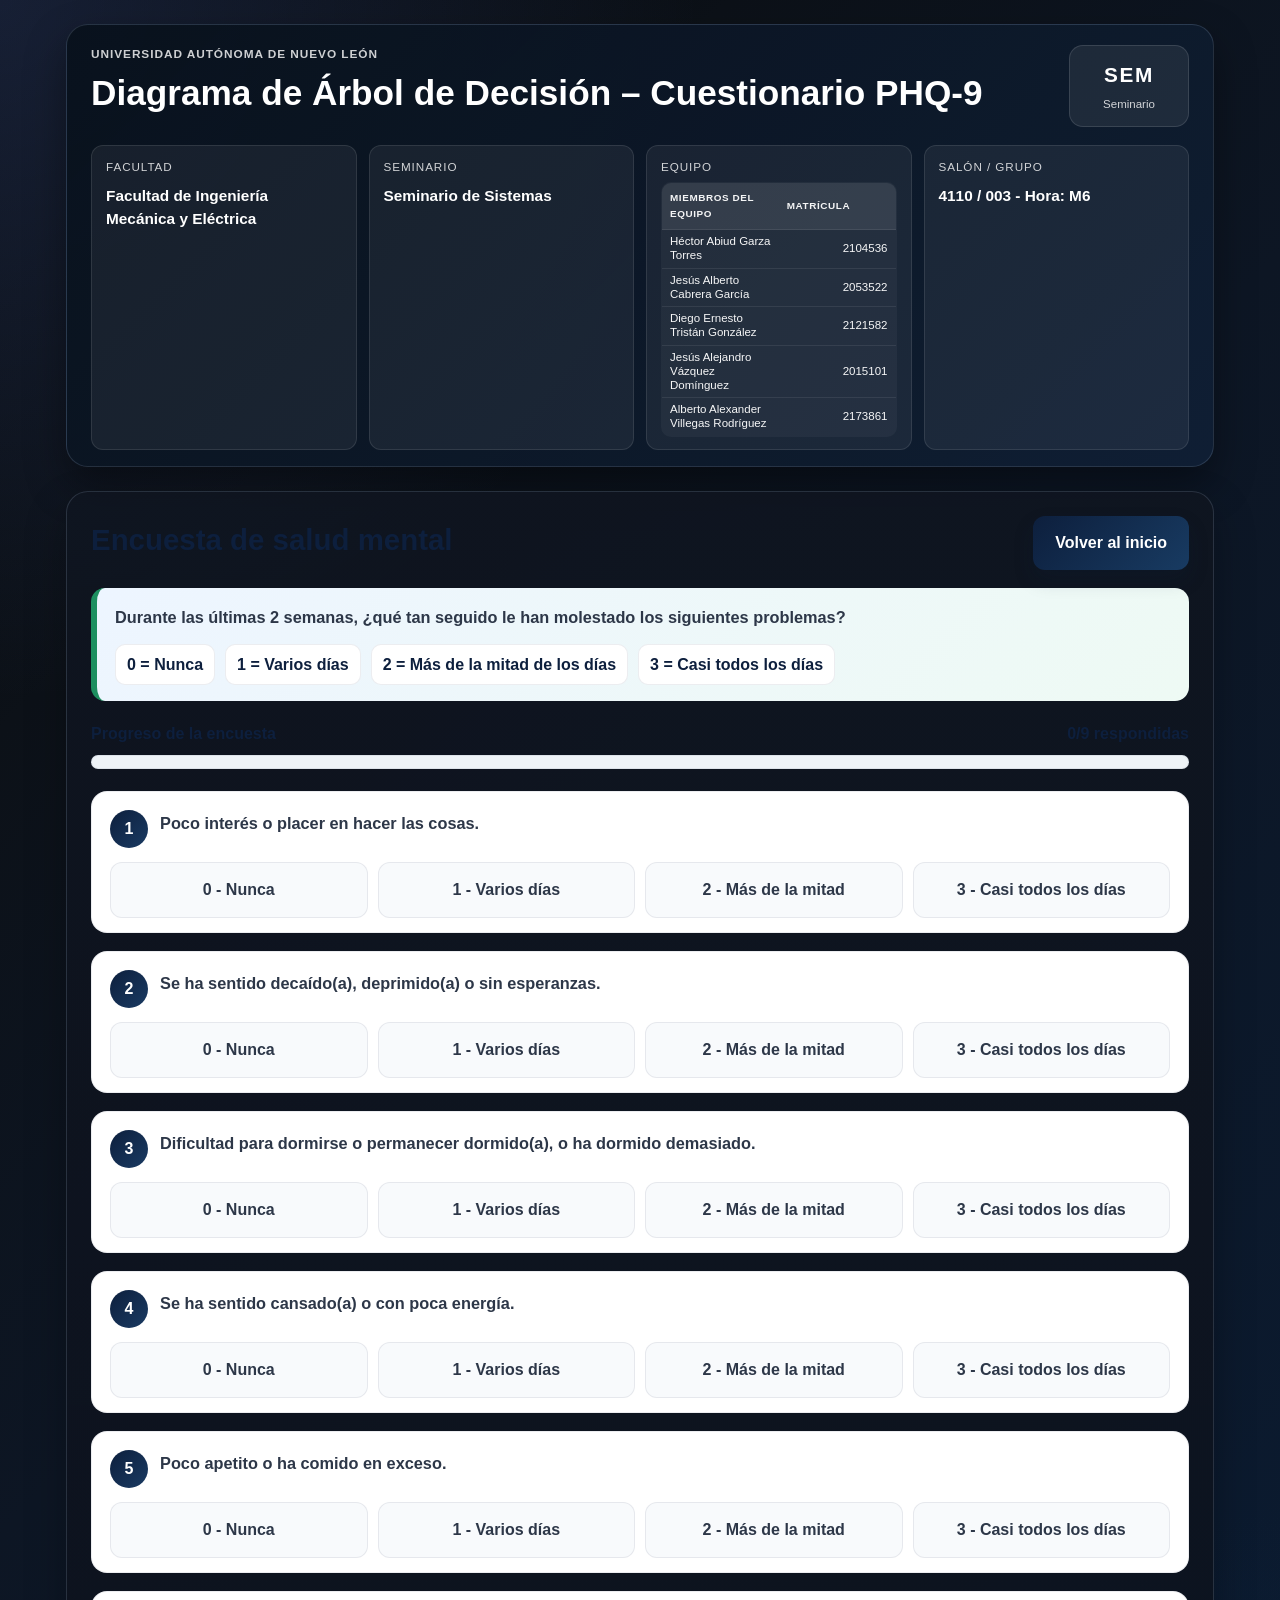
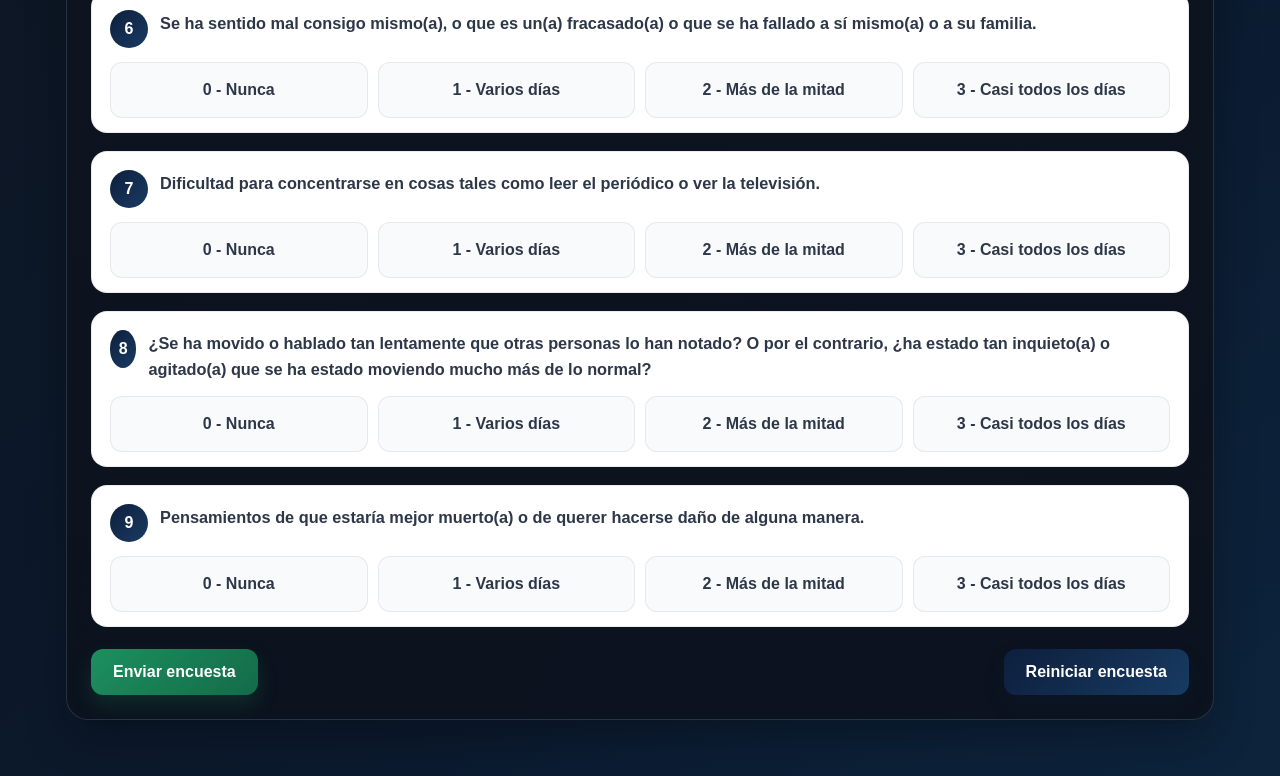
==== encuesta.html @ 04b00671 "Add files via upload" ====
<!DOCTYPE html>
<html lang="es">
  <head>
    <meta charset="UTF-8" />
    <meta name="viewport" content="width=device-width, initial-scale=1.0" />
    <title>Encuesta PHQ-9</title>
    <style>
      :root {
        --navy: #0d1f3d;
        --navy-deep: #09172d;
        --green: #1d8f5f;
        --green-deep: #146b49;
        --green-soft: #ebf8f1;
        --gray-50: #f8fafc;
        --gray-100: #eef3f7;
        --gray-200: #dfe7ee;
        --gray-500: #5d6d7b;
        --gray-700: #2d3748;
        --warning: #ffedd5;
        --warning-text: #7a4500;
        --danger: #b42318;
        --danger-soft: #fff1f2;
        --shadow: 0 20px 45px rgba(8, 22, 43, 0.12);
      }

      * { box-sizing: border-box; }
      html { scroll-behavior: smooth; }
      body {
        margin: 0;
        min-height: 100vh;
        font-family: Arial, Helvetica, sans-serif;
        background:
          radial-gradient(circle at top left, rgba(112, 146, 255, 0.18), transparent 26%),
          radial-gradient(circle at bottom right, rgba(14, 38, 62, 0.7), transparent 32%),
          linear-gradient(135deg, #030608 0%, #0c1118 20%, #0d1624 42%, #0a1d36 100%);
        color: var(--gray-700);
        line-height: 1.6;
      }

      .container {
        max-width: 1180px;
        margin: 0 auto;
        padding: 24px 16px 56px;
      }

      .topbar {
        background: linear-gradient(135deg, rgba(9, 17, 28, 0.96) 0%, rgba(16, 31, 53, 0.94) 100%);
        color: #fff;
        border-radius: 22px;
        padding: 20px 24px 16px;
        box-shadow: 0 18px 40px rgba(0, 0, 0, 0.38);
        border: 1px solid rgba(167, 188, 214, 0.18);
      }

      .topbar-head {
        display: flex;
        justify-content: space-between;
        align-items: flex-start;
        gap: 16px;
        flex-wrap: wrap;
      }

      .eyebrow {
        margin: 0 0 8px;
        letter-spacing: 0.08em;
        text-transform: uppercase;
        font-size: 0.74rem;
        opacity: 0.8;
        font-weight: 700;
      }

      h1 {
        margin: 0;
        font-size: clamp(1.9rem, 1.4rem + 1vw, 2.8rem);
        line-height: 1.2;
      }

      .institution-badge {
        min-width: 120px;
        background: rgba(255,255,255,0.07);
        border: 1px solid rgba(255,255,255,0.12);
        border-radius: 14px;
        text-align: center;
        padding: 12px 14px;
      }

      .institution-badge strong {
        display: block;
        font-size: 1.3rem;
        letter-spacing: 0.08em;
      }

      .institution-badge span {
        display: block;
        margin-top: 4px;
        font-size: 0.72rem;
        opacity: 0.8;
      }

      .meta-grid {
        margin-top: 18px;
        display: grid;
        grid-template-columns: repeat(auto-fit, minmax(220px, 1fr));
        gap: 12px;
      }

      .meta-item {
        background: rgba(255,255,255,0.06);
        border: 1px solid rgba(255,255,255,0.1);
        border-radius: 12px;
        padding: 12px 14px;
        display: flex;
        flex-direction: column;
        justify-content: flex-start;
      }

      .meta-item span {
        display: block;
        font-size: 0.73rem;
        letter-spacing: 0.08em;
        text-transform: uppercase;
        opacity: 0.8;
      }

      .meta-item strong {
        display: block;
        margin-top: 8px;
        font-size: 0.96rem;
        line-height: 1.5;
      }

      .team-table {
        width: 100%;
        border-collapse: collapse;
        margin-top: 6px;
        background: rgba(255, 255, 255, 0.04);
        border: 1px solid rgba(255, 255, 255, 0.12);
        border-radius: 10px;
        overflow: hidden;
        table-layout: fixed;
      }

      .team-table th,
      .team-table td {
        text-align: left;
        padding: 5px 8px;
        border-bottom: 1px solid rgba(255, 255, 255, 0.08);
        vertical-align: middle;
      }

      .team-table thead th {
        background: rgba(255, 255, 255, 0.08);
        color: rgba(255, 255, 255, 0.95);
        font-size: 0.62rem;
        letter-spacing: 0.06em;
        text-transform: uppercase;
        padding-top: 7px;
        padding-bottom: 7px;
      }

      .team-table tbody td {
        color: rgba(255, 255, 255, 0.96);
        font-size: 0.72rem;
        line-height: 1.2;
      }

      .team-table tbody td:last-child {
        width: 26%;
        text-align: right;
        white-space: nowrap;
      }

      .team-table tbody tr:last-child td {
        border-bottom: none;
      }

      .card {
        margin-top: 24px;
        background: linear-gradient(180deg, rgba(15, 21, 32, 0.9), rgba(12, 18, 29, 0.92));
        border: 1px solid rgba(167, 188, 214, 0.18);
        border-radius: 22px;
        box-shadow: 0 18px 42px rgba(0, 0, 0, 0.28);
        padding: 24px;
      }

      .section-head {
        display: flex;
        align-items: flex-start;
        justify-content: space-between;
        gap: 16px;
        flex-wrap: wrap;
        margin-bottom: 18px;
      }

      h2 {
        margin: 0;
        color: var(--navy);
        font-size: clamp(1.5rem, 1.2rem + 0.8vw, 2rem);
      }

      .instructions {
        background: linear-gradient(135deg, #edf5ff 0%, #eefaf4 100%);
        border-left: 6px solid var(--green);
        border-radius: 14px;
        padding: 16px 18px;
      }

      .instructions p {
        margin: 0;
        font-size: 1.02rem;
        font-weight: 700;
      }

      .scale-list {
        list-style: none;
        display: flex;
        flex-wrap: wrap;
        gap: 10px;
        padding: 0;
        margin: 14px 0 0;
      }

      .scale-list li {
        background: #fff;
        border: 1px solid rgba(13,31,61,0.08);
        border-radius: 10px;
        padding: 7px 11px;
        font-weight: 700;
        color: var(--navy);
      }

      .progress-wrap {
        margin-top: 20px;
        display: grid;
        gap: 8px;
      }

      .progress-meta {
        display: flex;
        justify-content: space-between;
        align-items: center;
        gap: 8px;
        font-weight: 700;
        color: var(--navy);
      }

      .progress-bar {
        width: 100%;
        height: 14px;
        border-radius: 999px;
        overflow: hidden;
        background: var(--gray-100);
        border: 1px solid rgba(13,31,61,0.08);
      }

      .progress-fill {
        width: 0%;
        height: 100%;
        background: linear-gradient(90deg, var(--green) 0%, var(--navy) 100%);
        border-radius: inherit;
        transition: width 0.25s ease;
      }

      .survey-form {
        margin-top: 22px;
      }

      .question {
        border: 1px solid rgba(13,31,61,0.08);
        border-radius: 16px;
        background: #fff;
        padding: 18px 18px 14px;
        margin-bottom: 18px;
      }

      .question-header {
        display: flex;
        gap: 12px;
        align-items: flex-start;
        margin-bottom: 14px;
      }

      .question-number {
        width: 38px;
        height: 38px;
        display: inline-flex;
        align-items: center;
        justify-content: center;
        border-radius: 50%;
        background: linear-gradient(135deg, var(--navy) 0%, #1a3b63 100%);
        color: #fff;
        font-weight: 800;
      }

      .question-text {
        margin: 0;
        font-size: 1.02rem;
        font-weight: 700;
        color: var(--gray-700);
      }

      .options {
        display: grid;
        grid-template-columns: repeat(auto-fit, minmax(160px, 1fr));
        gap: 10px;
      }

      .option {
        position: relative;
        display: block;
        border: 1px solid rgba(13,31,61,0.08);
        border-radius: 12px;
        background: var(--gray-50);
        transition: all 0.2s ease;
      }

      .option:hover, .option:focus-within {
        border-color: rgba(13,31,61,0.2);
        box-shadow: 0 0 0 2px rgba(13,31,61,0.08);
      }

      .option input {
        position: absolute;
        inset: 0;
        opacity: 0;
        cursor: pointer;
      }

      .option label {
        display: flex;
        align-items: center;
        justify-content: center;
        min-height: 54px;
        padding: 8px 12px;
        font-weight: 700;
        text-align: center;
        pointer-events: none;
      }

      .option input:checked + label {
        background: linear-gradient(135deg, var(--navy) 0%, #183f63 100%);
        color: #fff;
        border-radius: 12px;
      }

      .option input:focus-visible + label {
        outline: 3px solid rgba(29, 143, 95, 0.35);
        outline-offset: 2px;
      }

      .status-message {
        display: none;
        margin-top: 14px;
        background: var(--warning);
        color: var(--warning-text);
        border: 1px solid rgba(122, 69, 0, 0.14);
        border-radius: 12px;
        padding: 12px 14px;
        font-weight: 700;
      }

      .status-message.visible {
        display: block;
      }

      .actions {
        margin-top: 22px;
        display: flex;
        justify-content: space-between;
        align-items: center;
        gap: 12px;
        flex-wrap: wrap;
      }

      .btn {
        display: inline-flex;
        align-items: center;
        justify-content: center;
        border: none;
        border-radius: 12px;
        padding: 14px 22px;
        font-weight: 700;
        font-size: 1rem;
        cursor: pointer;
        text-decoration: none;
        transition: transform 0.2s ease, box-shadow 0.2s ease;
      }

      .btn:hover, .btn:focus-visible {
        transform: translateY(-1px);
      }

      .btn-primary {
        background: linear-gradient(135deg, var(--green) 0%, var(--green-deep) 100%);
        color: #fff;
        box-shadow: 0 10px 20px rgba(29, 143, 95, 0.2);
      }

      .btn-secondary {
        background: linear-gradient(135deg, var(--navy) 0%, #183b62 100%);
        color: #fff;
        box-shadow: 0 10px 20px rgba(13,31,61,0.18);
      }

      @media (max-width: 760px) {
        .actions { flex-direction: column; align-items: stretch; }
        .btn { width: 100%; }
        .question-header { flex-direction: column; }
      }
    </style>
  </head>
  <body>
    <div class="container">
      <header class="topbar">
        <div class="topbar-head">
          <div>
            <p class="eyebrow">Universidad Autónoma de Nuevo León</p>
            <h1>Diagrama de Árbol de Decisión – Cuestionario PHQ-9</h1>
          </div>
          <div class="institution-badge" aria-label="Seminario de Sistemas">
            <strong>SEM</strong>
            <span>Seminario</span>
          </div>
        </div>

        <div class="meta-grid">
          <div class="meta-item">
            <span>Facultad</span>
            <strong>Facultad de Ingeniería Mecánica y Eléctrica</strong>
          </div>
          <div class="meta-item">
            <span>Seminario</span>
            <strong>Seminario de Sistemas</strong>
          </div>
          <div class="meta-item">
            <span>Equipo</span>
            <table class="team-table" aria-label="Integrantes del equipo">
              <thead>
                <tr>
                  <th>Miembros del Equipo</th>
                  <th>Matrícula</th>
                </tr>
              </thead>
              <tbody>
                <tr><td>Héctor Abiud Garza Torres</td><td>2104536</td></tr>
                <tr><td>Jesús Alberto Cabrera García</td><td>2053522</td></tr>
                <tr><td>Diego Ernesto Tristán González</td><td>2121582</td></tr>
                <tr><td>Jesús Alejandro Vázquez Domínguez</td><td>2015101</td></tr>
                <tr><td>Alberto Alexander Villegas Rodríguez</td><td>2173861</td></tr>
              </tbody>
            </table>
          </div>
          <div class="meta-item">
            <span>Salón / Grupo</span>
            <strong>4110 / 003 - Hora: M6</strong>
          </div>
        </div>
      </header>

      <main class="card">
        <div class="section-head">
          <h2>Encuesta de salud mental</h2>
          <a href="index.html" class="btn btn-secondary">Volver al inicio</a>
        </div>

        <div class="instructions" aria-live="polite">
          <p>Durante las últimas 2 semanas, ¿qué tan seguido le han molestado los siguientes problemas?</p>
          <ul class="scale-list" aria-label="Escala de respuesta">
            <li>0 = Nunca</li>
            <li>1 = Varios días</li>
            <li>2 = Más de la mitad de los días</li>
            <li>3 = Casi todos los días</li>
          </ul>
        </div>

        <div class="progress-wrap" aria-live="polite" aria-atomic="true">
          <div class="progress-meta">
            <span>Progreso de la encuesta</span>
            <span id="progressText">0/9 respondidas</span>
          </div>
          <div class="progress-bar" aria-hidden="true">
            <div id="progressFill" class="progress-fill"></div>
          </div>
        </div>

        <form id="surveyForm" class="survey-form" novalidate>
          <div class="question">
            <div class="question-header">
              <div class="question-number" aria-hidden="true">1</div>
              <p class="question-text">Poco interés o placer en hacer las cosas.</p>
            </div>
            <div class="options" role="radiogroup" aria-label="Pregunta 1: Poco interés o placer en hacer las cosas.">
              <div class="option"><input type="radio" id="q1-0" name="q1" value="0" required /><label for="q1-0">0 - Nunca</label></div>
              <div class="option"><input type="radio" id="q1-1" name="q1" value="1" /><label for="q1-1">1 - Varios días</label></div>
              <div class="option"><input type="radio" id="q1-2" name="q1" value="2" /><label for="q1-2">2 - Más de la mitad</label></div>
              <div class="option"><input type="radio" id="q1-3" name="q1" value="3" /><label for="q1-3">3 - Casi todos los días</label></div>
            </div>
          </div>

          <div class="question">
            <div class="question-header">
              <div class="question-number" aria-hidden="true">2</div>
              <p class="question-text">Se ha sentido decaído(a), deprimido(a) o sin esperanzas.</p>
            </div>
            <div class="options" role="radiogroup" aria-label="Pregunta 2: Se ha sentido decaído(a), deprimido(a) o sin esperanzas.">
              <div class="option"><input type="radio" id="q2-0" name="q2" value="0" required /><label for="q2-0">0 - Nunca</label></div>
              <div class="option"><input type="radio" id="q2-1" name="q2" value="1" /><label for="q2-1">1 - Varios días</label></div>
              <div class="option"><input type="radio" id="q2-2" name="q2" value="2" /><label for="q2-2">2 - Más de la mitad</label></div>
              <div class="option"><input type="radio" id="q2-3" name="q2" value="3" /><label for="q2-3">3 - Casi todos los días</label></div>
            </div>
          </div>

          <div class="question">
            <div class="question-header">
              <div class="question-number" aria-hidden="true">3</div>
              <p class="question-text">Dificultad para dormirse o permanecer dormido(a), o ha dormido demasiado.</p>
            </div>
            <div class="options" role="radiogroup" aria-label="Pregunta 3: Dificultad para dormirse o permanecer dormido(a), o ha dormido demasiado.">
              <div class="option"><input type="radio" id="q3-0" name="q3" value="0" required /><label for="q3-0">0 - Nunca</label></div>
              <div class="option"><input type="radio" id="q3-1" name="q3" value="1" /><label for="q3-1">1 - Varios días</label></div>
              <div class="option"><input type="radio" id="q3-2" name="q3" value="2" /><label for="q3-2">2 - Más de la mitad</label></div>
              <div class="option"><input type="radio" id="q3-3" name="q3" value="3" /><label for="q3-3">3 - Casi todos los días</label></div>
            </div>
          </div>

          <div class="question">
            <div class="question-header">
              <div class="question-number" aria-hidden="true">4</div>
              <p class="question-text">Se ha sentido cansado(a) o con poca energía.</p>
            </div>
            <div class="options" role="radiogroup" aria-label="Pregunta 4: Se ha sentido cansado(a) o con poca energía.">
              <div class="option"><input type="radio" id="q4-0" name="q4" value="0" required /><label for="q4-0">0 - Nunca</label></div>
              <div class="option"><input type="radio" id="q4-1" name="q4" value="1" /><label for="q4-1">1 - Varios días</label></div>
              <div class="option"><input type="radio" id="q4-2" name="q4" value="2" /><label for="q4-2">2 - Más de la mitad</label></div>
              <div class="option"><input type="radio" id="q4-3" name="q4" value="3" /><label for="q4-3">3 - Casi todos los días</label></div>
            </div>
          </div>

          <div class="question">
            <div class="question-header">
              <div class="question-number" aria-hidden="true">5</div>
              <p class="question-text">Poco apetito o ha comido en exceso.</p>
            </div>
            <div class="options" role="radiogroup" aria-label="Pregunta 5: Poco apetito o ha comido en exceso.">
              <div class="option"><input type="radio" id="q5-0" name="q5" value="0" required /><label for="q5-0">0 - Nunca</label></div>
              <div class="option"><input type="radio" id="q5-1" name="q5" value="1" /><label for="q5-1">1 - Varios días</label></div>
              <div class="option"><input type="radio" id="q5-2" name="q5" value="2" /><label for="q5-2">2 - Más de la mitad</label></div>
              <div class="option"><input type="radio" id="q5-3" name="q5" value="3" /><label for="q5-3">3 - Casi todos los días</label></div>
            </div>
          </div>

          <div class="question">
            <div class="question-header">
              <div class="question-number" aria-hidden="true">6</div>
              <p class="question-text">Se ha sentido mal consigo mismo(a), o que es un(a) fracasado(a) o que se ha fallado a sí mismo(a) o a su familia.</p>
            </div>
            <div class="options" role="radiogroup" aria-label="Pregunta 6: Se ha sentido mal consigo mismo(a), o que es un(a) fracasado(a) o que se ha fallado a sí mismo(a) o a su familia.">
              <div class="option"><input type="radio" id="q6-0" name="q6" value="0" required /><label for="q6-0">0 - Nunca</label></div>
              <div class="option"><input type="radio" id="q6-1" name="q6" value="1" /><label for="q6-1">1 - Varios días</label></div>
              <div class="option"><input type="radio" id="q6-2" name="q6" value="2" /><label for="q6-2">2 - Más de la mitad</label></div>
              <div class="option"><input type="radio" id="q6-3" name="q6" value="3" /><label for="q6-3">3 - Casi todos los días</label></div>
            </div>
          </div>

          <div class="question">
            <div class="question-header">
              <div class="question-number" aria-hidden="true">7</div>
              <p class="question-text">Dificultad para concentrarse en cosas tales como leer el periódico o ver la televisión.</p>
            </div>
            <div class="options" role="radiogroup" aria-label="Pregunta 7: Dificultad para concentrarse en cosas tales como leer el periódico o ver la televisión.">
              <div class="option"><input type="radio" id="q7-0" name="q7" value="0" required /><label for="q7-0">0 - Nunca</label></div>
              <div class="option"><input type="radio" id="q7-1" name="q7" value="1" /><label for="q7-1">1 - Varios días</label></div>
              <div class="option"><input type="radio" id="q7-2" name="q7" value="2" /><label for="q7-2">2 - Más de la mitad</label></div>
              <div class="option"><input type="radio" id="q7-3" name="q7" value="3" /><label for="q7-3">3 - Casi todos los días</label></div>
            </div>
          </div>

          <div class="question">
            <div class="question-header">
              <div class="question-number" aria-hidden="true">8</div>
              <p class="question-text">¿Se ha movido o hablado tan lentamente que otras personas lo han notado? O por el contrario, ¿ha estado tan inquieto(a) o agitado(a) que se ha estado moviendo mucho más de lo normal?</p>
            </div>
            <div class="options" role="radiogroup" aria-label="Pregunta 8: ¿Se ha movido o hablado tan lentamente que otras personas lo han notado? O por el contrario, ¿ha estado tan inquieto(a) o agitado(a) que se ha estado moviendo mucho más de lo normal?">
              <div class="option"><input type="radio" id="q8-0" name="q8" value="0" required /><label for="q8-0">0 - Nunca</label></div>
              <div class="option"><input type="radio" id="q8-1" name="q8" value="1" /><label for="q8-1">1 - Varios días</label></div>
              <div class="option"><input type="radio" id="q8-2" name="q8" value="2" /><label for="q8-2">2 - Más de la mitad</label></div>
              <div class="option"><input type="radio" id="q8-3" name="q8" value="3" /><label for="q8-3">3 - Casi todos los días</label></div>
            </div>
          </div>

          <div class="question">
            <div class="question-header">
              <div class="question-number" aria-hidden="true">9</div>
              <p class="question-text">Pensamientos de que estaría mejor muerto(a) o de querer hacerse daño de alguna manera.</p>
            </div>
            <div class="options" role="radiogroup" aria-label="Pregunta 9: Pensamientos de que estaría mejor muerto(a) o de querer hacerse daño de alguna manera.">
              <div class="option"><input type="radio" id="q9-0" name="q9" value="0" required /><label for="q9-0">0 - Nunca</label></div>
              <div class="option"><input type="radio" id="q9-1" name="q9" value="1" /><label for="q9-1">1 - Varios días</label></div>
              <div class="option"><input type="radio" id="q9-2" name="q9" value="2" /><label for="q9-2">2 - Más de la mitad</label></div>
              <div class="option"><input type="radio" id="q9-3" name="q9" value="3" /><label for="q9-3">3 - Casi todos los días</label></div>
            </div>
          </div>

          <div id="surveyMessage" class="status-message" aria-live="assertive">Debes responder todas las preguntas antes de enviar la encuesta.</div>

          <div class="actions">
            <button type="submit" class="btn btn-primary">Enviar encuesta</button>
            <button type="button" id="resetButton" class="btn btn-secondary">Reiniciar encuesta</button>
          </div>
        </form>
      </main>
    </div>

    <script>
      const form = document.getElementById('surveyForm');
      const progressFill = document.getElementById('progressFill');
      const progressText = document.getElementById('progressText');
      const surveyMessage = document.getElementById('surveyMessage');
      const resetButton = document.getElementById('resetButton');

      function updateProgress() {
        const answered = document.querySelectorAll('input[type="radio"]:checked').length;
        const percentage = Math.round((answered / 9) * 100);
        progressFill.style.width = percentage + '%';
        progressText.textContent = answered + '/9 respondidas';
      }

      function validateSurvey() {
        return document.querySelectorAll('input[type="radio"]:checked').length === 9;
      }

      function getClassification(total) {
        if (total <= 4) return { key: 'minimo', label: 'Mínimo / sin depresión' };
        if (total <= 9) return { key: 'leve', label: 'Depresión leve' };
        if (total <= 14) return { key: 'moderada', label: 'Depresión moderada' };
        if (total <= 19) return { key: 'moderadamenteSevera', label: 'Depresión moderadamente severa' };
        return { key: 'severa', label: 'Depresión severa' };
      }

      form.addEventListener('submit', function (event) {
        event.preventDefault();

        if (!validateSurvey()) {
          surveyMessage.classList.add('visible');
          return;
        }

        surveyMessage.classList.remove('visible');

        const answers = [];
        for (let i = 1; i <= 9; i += 1) {
          const selected = form.elements['q' + i].value;
          answers.push(Number(selected));
        }

        const total = answers.reduce((sum, value) => sum + value, 0);
        const q9 = Number(form.elements.q9.value);
        const classification = getClassification(total);

        const result = {
          total,
          classification: classification.label,
          level: classification.key,
          q9,
          fecha: new Date().toISOString()
        };

        localStorage.setItem('phq9Result', JSON.stringify(result));
        window.location.href = 'resultado.html';
      });

      document.querySelectorAll('input[type="radio"]').forEach((radio) => {
        radio.addEventListener('change', updateProgress);
      });

      resetButton.addEventListener('click', () => {
        form.reset();
        surveyMessage.classList.remove('visible');
        updateProgress();
      });

      updateProgress();
    </script>
  </body>
</html>
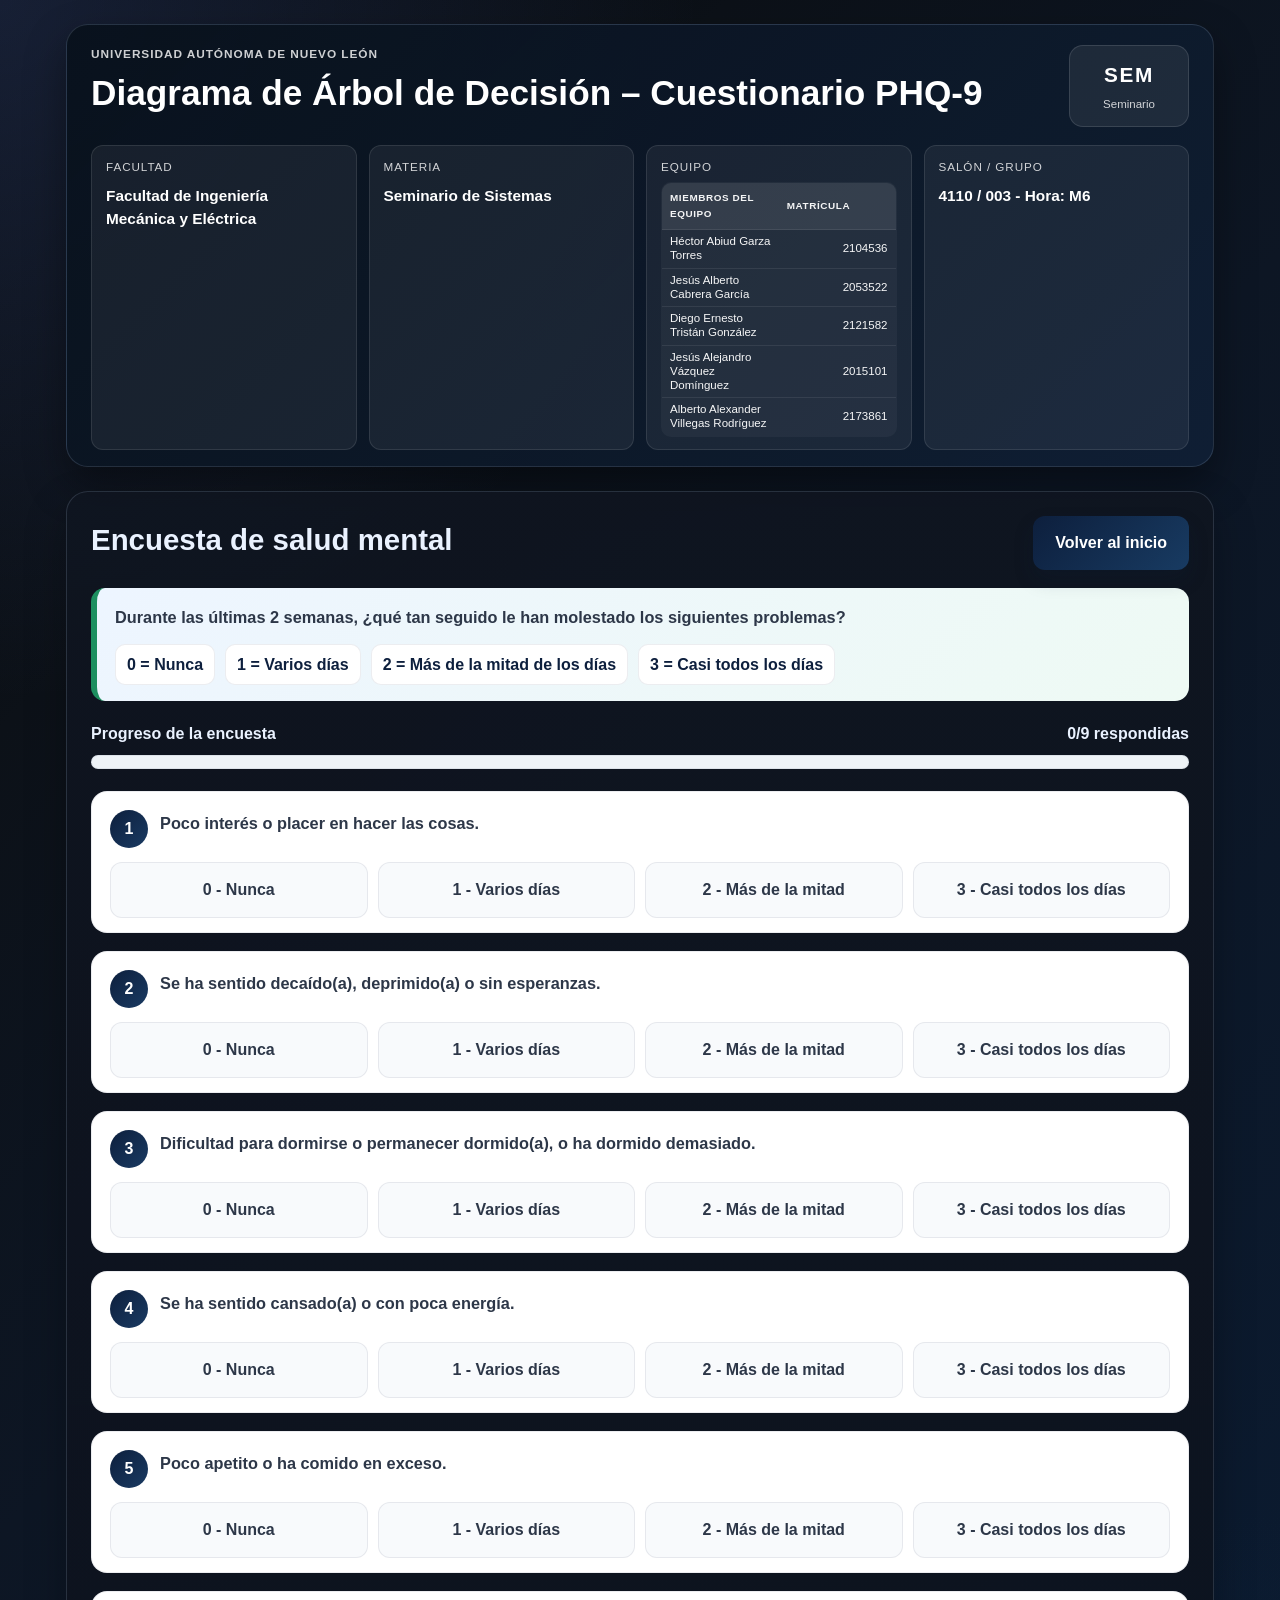
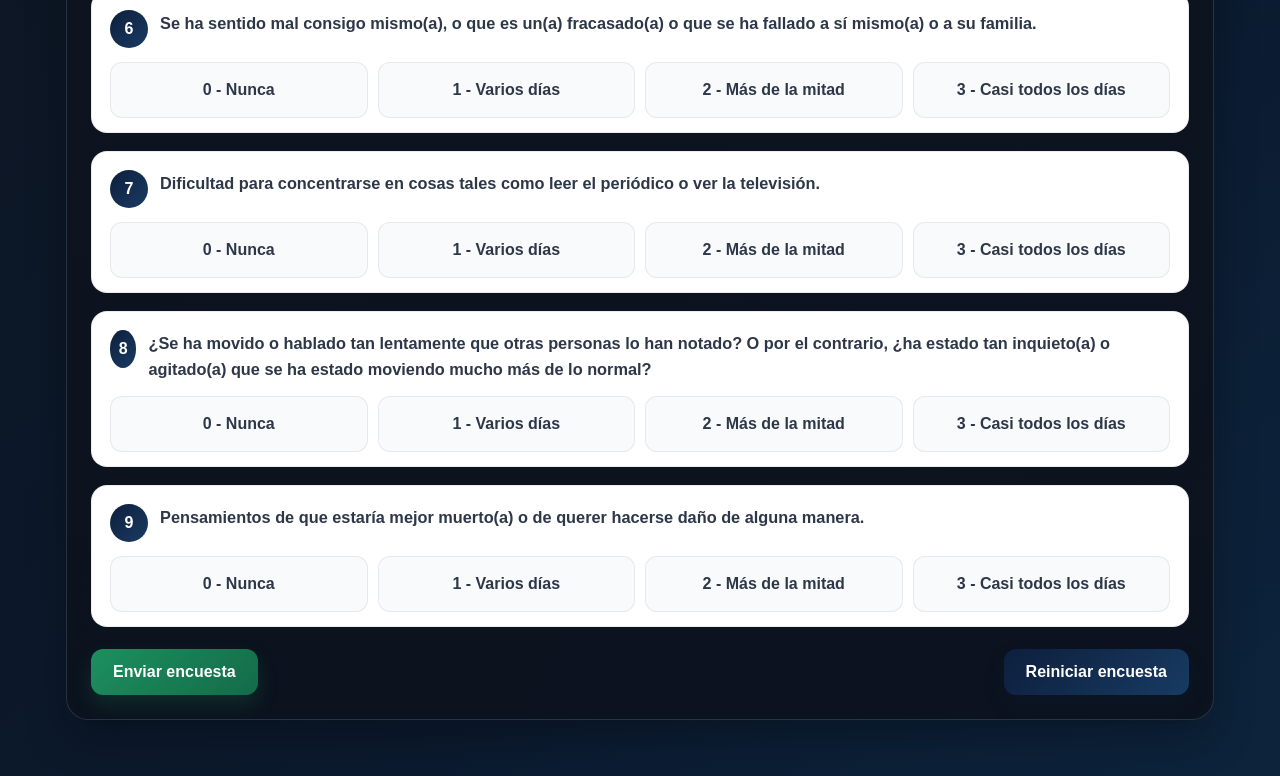
==== commit d0ca700c: "Add files via upload" ====
--- a/encuesta.html
+++ b/encuesta.html
@@ -194,7 +194,7 @@
 
       h2 {
         margin: 0;
-        color: var(--navy);
+        color: #eaf2ff;
         font-size: clamp(1.5rem, 1.2rem + 0.8vw, 2rem);
       }
 
@@ -241,7 +241,7 @@
         align-items: center;
         gap: 8px;
         font-weight: 700;
-        color: var(--navy);
+        color: #eaf2ff;
       }
 
       .progress-bar {
@@ -429,7 +429,7 @@
             <strong>Facultad de Ingeniería Mecánica y Eléctrica</strong>
           </div>
           <div class="meta-item">
-            <span>Seminario</span>
+            <span>Materia</span>
             <strong>Seminario de Sistemas</strong>
           </div>
           <div class="meta-item">
@@ -655,6 +655,13 @@
 
         const total = answers.reduce((sum, value) => sum + value, 0);
         const q9 = Number(form.elements.q9.value);
+
+        if (answers.some((value) => !Number.isInteger(value) || value < 0 || value > 3)) {
+          surveyMessage.textContent = 'Una o más respuestas no son válidas. Seleccione una opción nuevamente.';
+          surveyMessage.classList.add('visible');
+          return;
+        }
+
         const classification = getClassification(total);
 
         const result = {
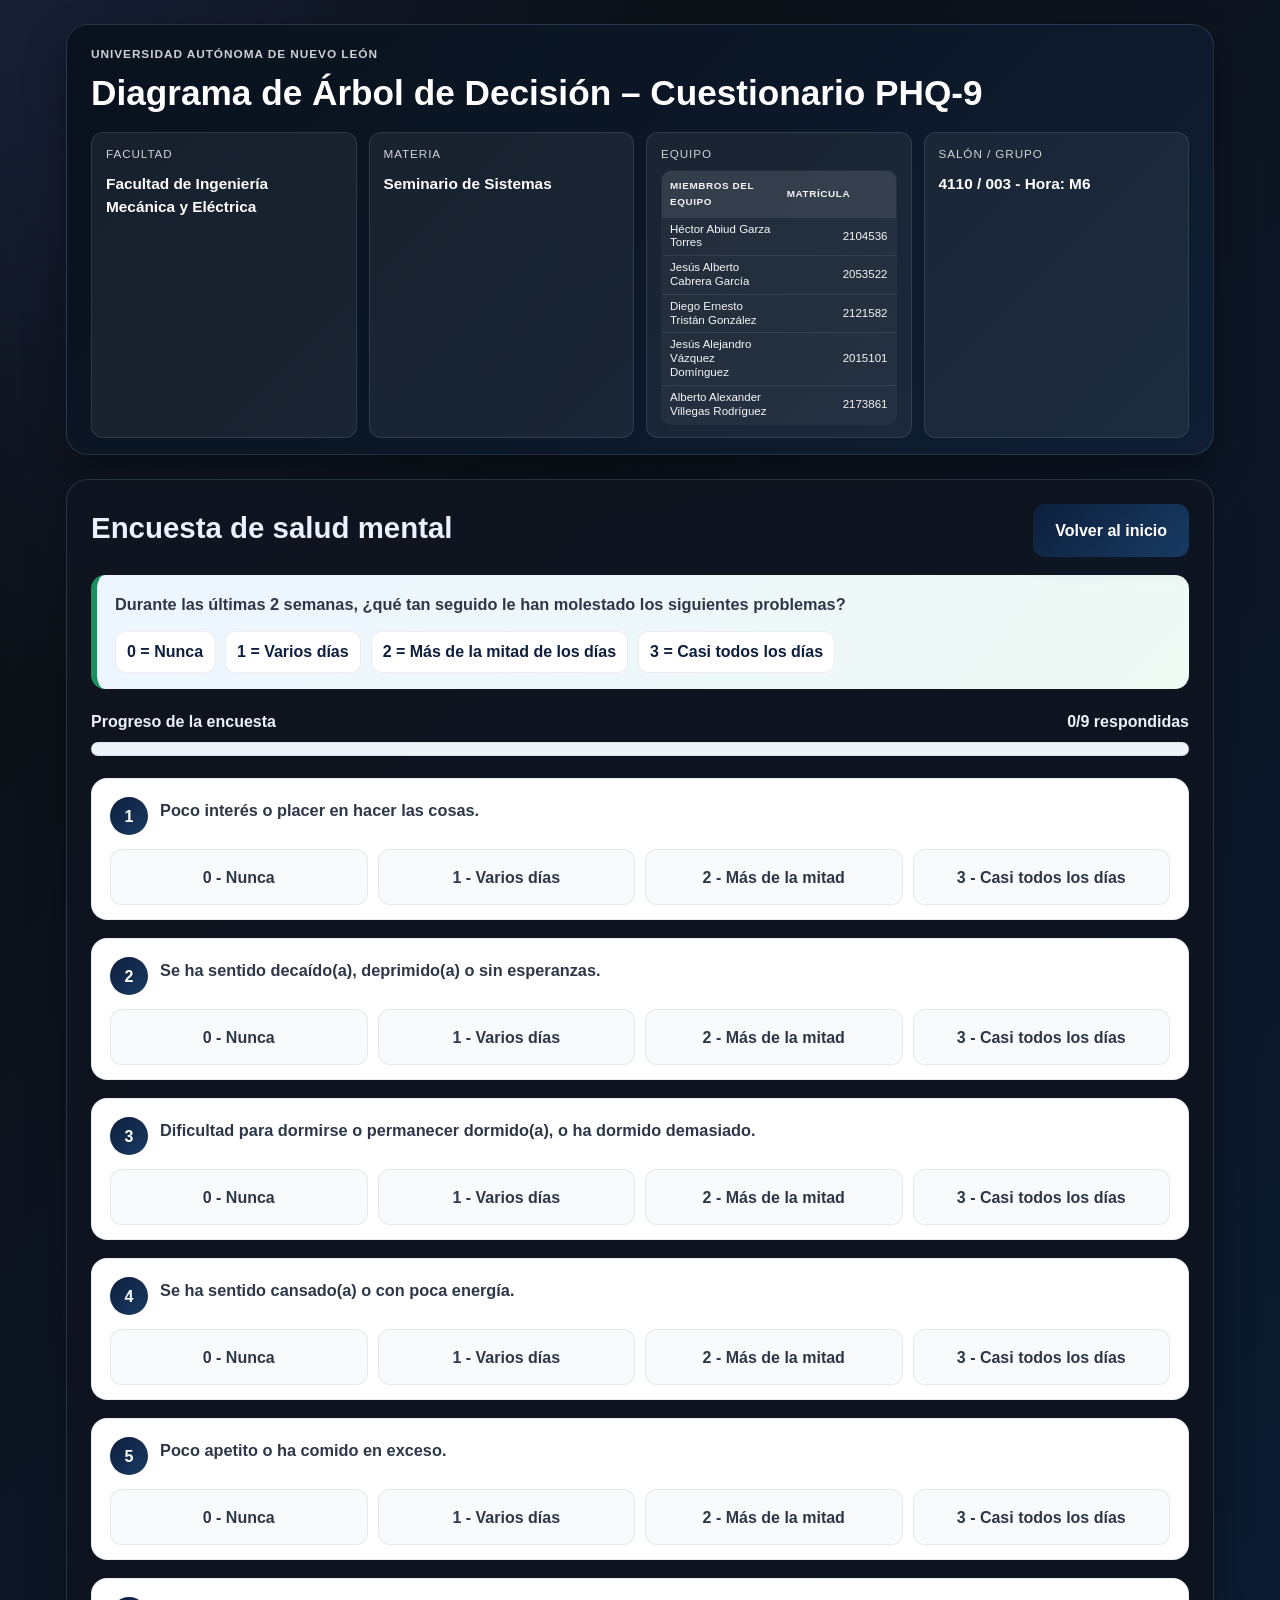
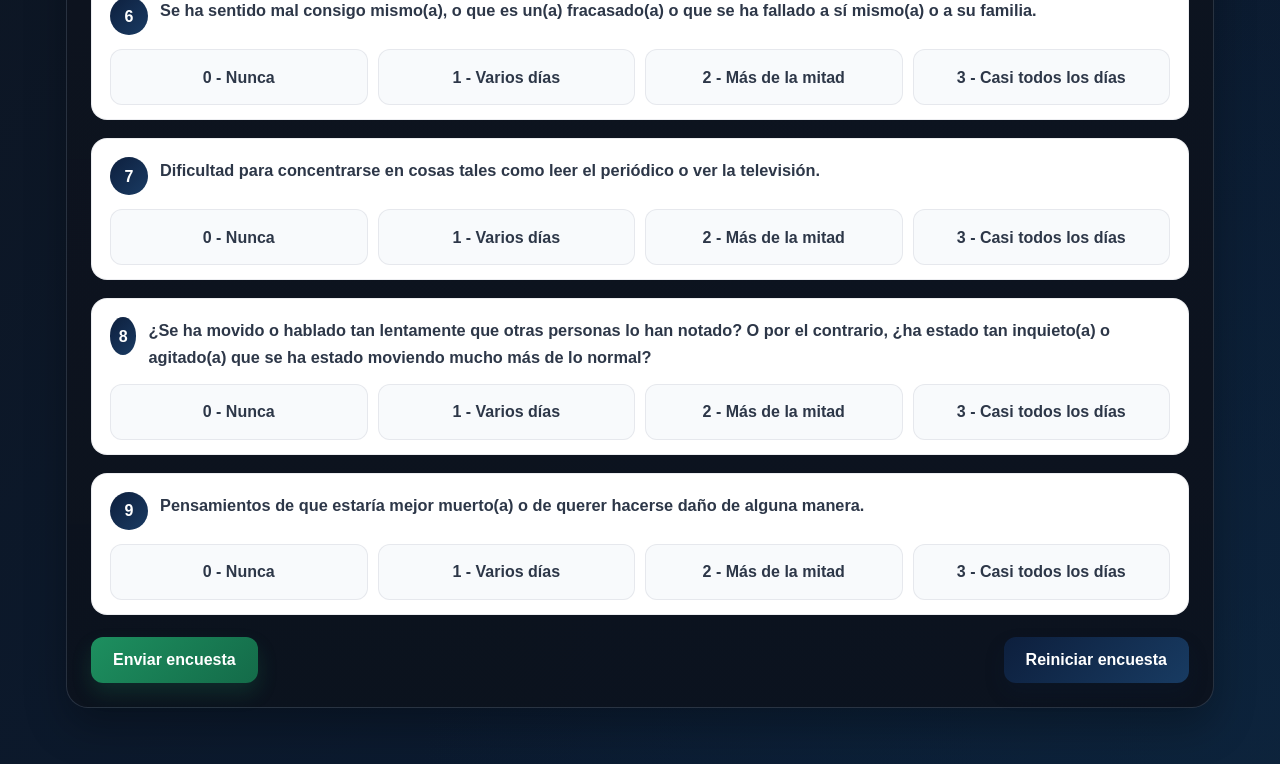
==== commit 6348f33b: "Add files via upload" ====
--- a/encuesta.html
+++ b/encuesta.html
@@ -417,10 +417,6 @@
             <p class="eyebrow">Universidad Autónoma de Nuevo León</p>
             <h1>Diagrama de Árbol de Decisión – Cuestionario PHQ-9</h1>
           </div>
-          <div class="institution-badge" aria-label="Seminario de Sistemas">
-            <strong>SEM</strong>
-            <span>Seminario</span>
-          </div>
         </div>
 
         <div class="meta-grid">
@@ -672,6 +668,7 @@
           fecha: new Date().toISOString()
         };
 
+        localStorage.removeItem('phq9FollowUp');
         localStorage.setItem('phq9Result', JSON.stringify(result));
         window.location.href = 'resultado.html';
       });
